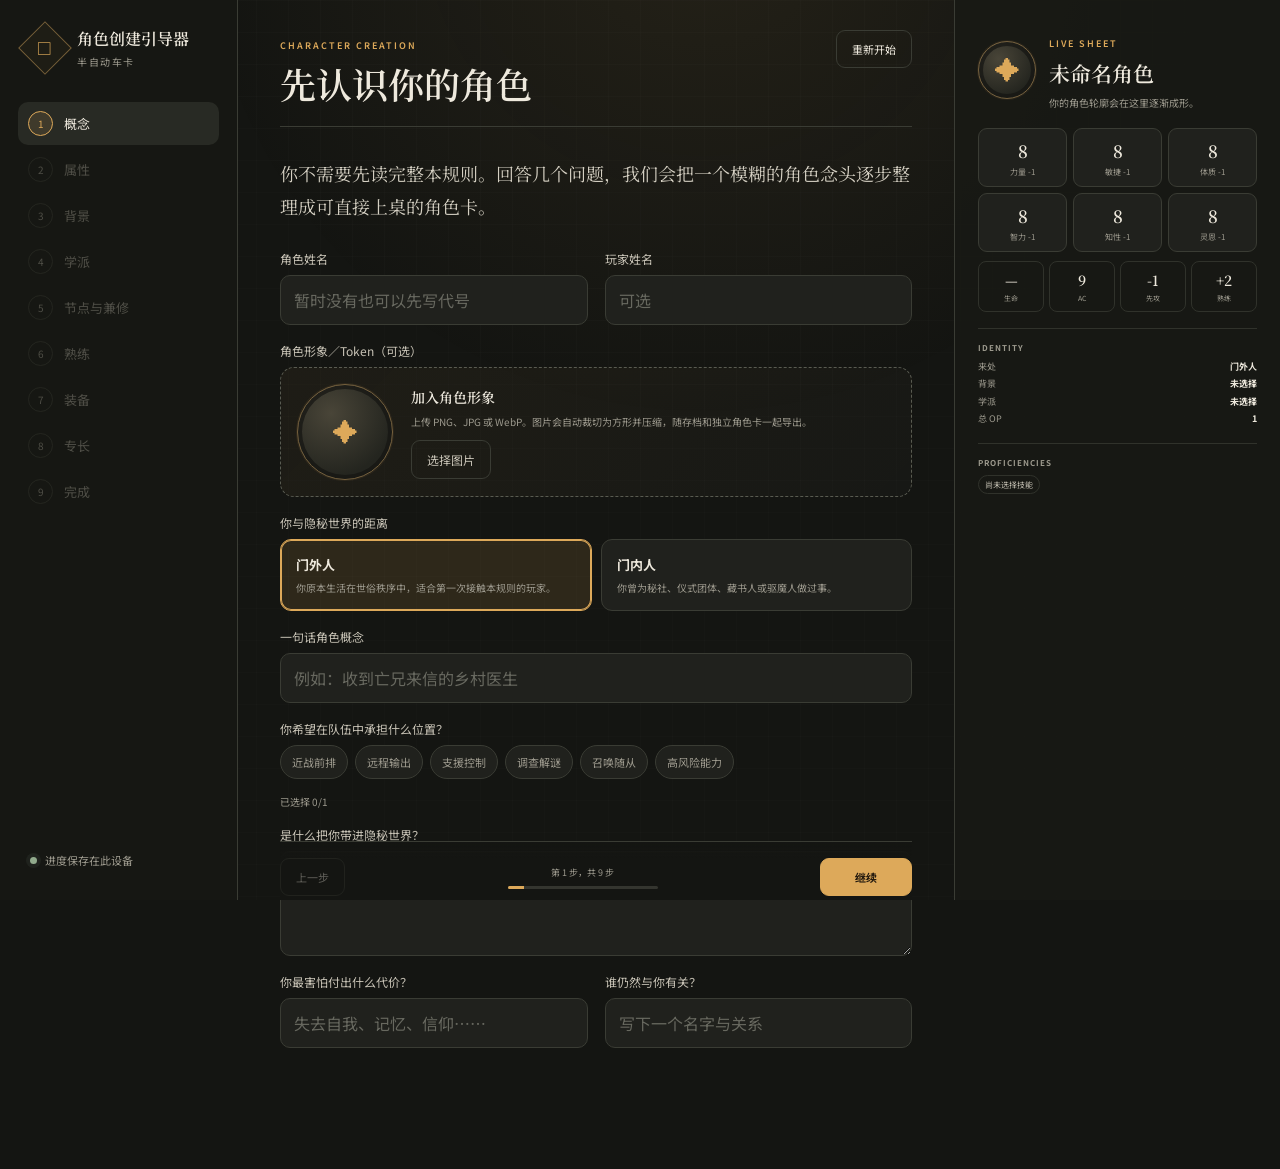
==== index.html @ 1d595edb "Deploy character creation guide Initial GitHub Pages release with high-OP progression, multiclassing" ====
<!doctype html>
<html lang="zh-CN">
<head>
  <meta charset="UTF-8">
  <meta name="viewport" content="width=device-width, initial-scale=1.0">
  <meta name="theme-color" content="#171815">
  <meta name="description" content="带有逐步引导、规则校验与角色卡导出的半自动车卡工具。">
  <title>角色创建引导器</title>
  <link rel="stylesheet" href="styles.css">
</head>
<body>
  <div class="app-shell">
    <aside class="sidebar">
      <div class="brand">
        <span class="brand-mark">◇</span>
        <div><b>角色创建引导器</b><small>半自动车卡</small></div>
      </div>
      <nav id="stepNav" aria-label="创建步骤"></nav>
      <div class="save-note"><i></i><span>进度保存在此设备</span></div>
    </aside>
    <main class="workspace">
      <header class="topbar">
        <div><span class="eyebrow">CHARACTER CREATION</span><h1 id="pageTitle">先认识你的角色</h1></div>
        <button class="ghost-button" id="resetButton" type="button">重新开始</button>
      </header>
      <section id="stepContent" class="step-content" aria-live="polite"></section>
      <footer class="actionbar">
        <button id="backButton" class="secondary-button" type="button">上一步</button>
        <div class="progress-copy"><span id="stepCounter"></span><div class="progress-track"><i id="progressFill"></i></div></div>
        <button id="nextButton" class="primary-button" type="button">继续</button>
      </footer>
    </main>
    <aside class="sheet-preview" id="sheetPreview"></aside>
  </div>
  <div id="toast" class="toast" role="status" aria-live="polite"></div>
  <script src="data.js"></script>
  <script src="app.js"></script>
</body>
</html>
---- styles.css ----
@import url("https://fonts.googleapis.com/css2?family=Noto+Sans+SC:wght@400;500;600;700&family=Noto+Serif+SC:wght@500;600;700&display=swap");
:root{--ink:#eee9dd;--ink-soft:#d5d0c3;--muted:#9d9a8e;--surface-0:#141512;--surface-1:#191a16;--surface-2:#20211d;--surface-3:#282a24;--line:#3a3c34;--line-soft:#30322b;--accent:#dda95a;--accent-soft:rgba(221,169,90,.13);--sage:#91aa8c;--sage-soft:rgba(145,170,140,.12);--danger:#dc7c6d;--danger-soft:rgba(220,124,109,.12);--shadow:0 24px 80px rgba(0,0,0,.3);--serif:"Noto Serif SC","Songti SC",Georgia,serif;--sans:"Noto Sans SC","Microsoft YaHei",sans-serif}
*{box-sizing:border-box}html{color-scheme:dark;scroll-behavior:smooth}body{margin:0;background:var(--surface-0);color:var(--ink);font-family:var(--sans);min-height:100vh}button,input,textarea,select{font:inherit}button{color:inherit}button:focus-visible,input:focus-visible,textarea:focus-visible,select:focus-visible{outline:2px solid var(--accent);outline-offset:2px}body::before{content:"";position:fixed;inset:0;pointer-events:none;z-index:-1;background:radial-gradient(circle at 55% -10%,rgba(172,135,73,.11),transparent 42%),linear-gradient(rgba(255,255,255,.012) 1px,transparent 1px),linear-gradient(90deg,rgba(255,255,255,.012) 1px,transparent 1px);background-size:auto,32px 32px,32px 32px}
.app-shell{min-height:100vh;display:grid;grid-template-columns:238px minmax(590px,1fr) 326px}.sidebar{border-right:1px solid var(--line);padding:27px 18px 20px;display:flex;flex-direction:column;background:rgba(23,24,20,.94);position:sticky;top:0;height:100vh}.brand{display:flex;gap:13px;align-items:center;margin:0 8px 33px}.brand-mark{width:38px;height:38px;border:1px solid #765f39;color:var(--accent);display:grid;place-items:center;transform:rotate(45deg);font-size:18px;background:rgba(221,169,90,.04)}.brand b,.brand small{display:block}.brand b{font-family:var(--serif);font-size:16px;font-weight:600;white-space:nowrap}.brand small{color:var(--muted);margin-top:4px;font-size:10px;letter-spacing:.15em}#stepNav{display:grid;gap:3px}.step-link{width:100%;border:0;background:none;color:var(--muted);padding:9px 10px;border-radius:10px;text-align:left;display:flex;gap:11px;align-items:center;cursor:pointer;transition:.16s ease;font-size:13px}.step-link:hover:not(:disabled){background:rgba(255,255,255,.035);color:var(--ink-soft)}.step-link.active{background:var(--surface-3);color:var(--ink)}.step-link:disabled{opacity:.42;cursor:not-allowed}.step-link span{border:1px solid var(--line);width:25px;height:25px;border-radius:50%;display:grid;place-items:center;font-size:10px;flex:0 0 auto}.step-link.active span{border-color:var(--accent);color:var(--accent);background:var(--accent-soft)}.step-link.complete span{background:var(--sage-soft);border-color:#657c61;color:#b8ceb4}.save-note{margin-top:auto;color:var(--muted);font-size:11px;padding:12px;display:flex;gap:8px;align-items:center}.save-note i{width:7px;height:7px;border-radius:50%;background:var(--sage);box-shadow:0 0 0 4px rgba(145,170,140,.08)}
.workspace{padding:30px 42px 20px;display:flex;flex-direction:column;min-width:0;min-height:100vh}.topbar{display:flex;justify-content:space-between;align-items:start;border-bottom:1px solid var(--line);padding-bottom:20px;gap:20px}.eyebrow{color:var(--accent);font-size:9px;letter-spacing:.22em;font-weight:600}.topbar h1{font-family:var(--serif);font-weight:600;font-size:clamp(28px,3vw,36px);margin:7px 0 0;line-height:1.25}.step-content{flex:1;padding:30px 0 42px;max-width:980px;width:100%;margin:0 auto}.intro-copy{font-family:var(--serif);font-size:18px;line-height:1.85;max-width:760px;color:var(--ink-soft);margin:0 0 26px}.section-heading{display:flex;align-items:end;justify-content:space-between;gap:18px;margin:31px 0 14px}.section-heading:first-child{margin-top:0}.section-heading h2{font:600 18px var(--serif);margin:0}.section-heading p{color:var(--muted);font-size:11px;margin:4px 0 0}.section-rule{height:1px;background:var(--line-soft);margin:24px 0}.field-grid{display:grid;grid-template-columns:1fr 1fr;gap:17px}.field{display:grid;gap:8px;min-width:0}.field.wide{grid-column:1/-1}.field label,.field-label{font-size:12px;color:#c7c2b5}.field .hint{color:var(--muted);font-size:10px;line-height:1.5}.field input,.field textarea,.field select,.compact-select{width:100%;background:var(--surface-2);border:1px solid var(--line);color:var(--ink);border-radius:10px;padding:12px 13px;outline:none;transition:border-color .15s,box-shadow .15s}.field textarea{resize:vertical;min-height:86px;line-height:1.65}.field input:focus,.field textarea:focus,.field select:focus,.compact-select:focus{border-color:#97733d;box-shadow:0 0 0 3px rgba(221,169,90,.07)}.field input::placeholder,.field textarea::placeholder{color:#67685f}
.choice-row{display:flex;gap:9px;flex-wrap:wrap}.choice-card{border:1px solid var(--line);background:var(--surface-2);padding:15px;border-radius:11px;cursor:pointer;flex:1;min-width:180px;text-align:left;transition:.16s ease}.choice-card:hover{border-color:#68695f;transform:translateY(-1px)}.choice-card.selected{border-color:var(--accent);box-shadow:inset 0 0 0 1px var(--accent);background:var(--accent-soft)}.choice-card b,.choice-card small{display:block}.choice-card b{font-size:13px}.choice-card small{color:var(--muted);margin-top:6px;line-height:1.55;font-size:10px}.chip-row{display:flex;flex-wrap:wrap;gap:7px}.chip{border:1px solid var(--line);background:var(--surface-2);color:var(--muted);padding:8px 11px;border-radius:99px;font-size:11px;cursor:pointer;transition:.14s}.chip:hover{color:var(--ink);border-color:#66685d}.chip.selected{color:#241b0f;background:var(--accent);border-color:var(--accent);font-weight:700}.chip:disabled{opacity:.34;cursor:not-allowed}.card-grid{display:grid;grid-template-columns:repeat(2,minmax(0,1fr));gap:11px}.option-card{border:1px solid var(--line);background:var(--surface-2);border-radius:13px;padding:16px;text-align:left;position:relative;transition:.16s ease;overflow:hidden}button.option-card{cursor:pointer}.option-card:hover:not(:disabled){border-color:#66685e;transform:translateY(-1px)}.option-card.selected{border-color:var(--accent);background:linear-gradient(135deg,var(--accent-soft),rgba(221,169,90,.025));box-shadow:inset 0 0 0 1px rgba(221,169,90,.28)}.option-card.disabled,.option-card:disabled{opacity:.46;cursor:not-allowed}.option-card h3{font:600 15px var(--serif);margin:0}.option-card p{color:var(--muted);font-size:10px;line-height:1.65;margin:8px 0 0}.option-card .meta{display:flex;flex-wrap:wrap;gap:6px;margin-top:12px}.tag{border:1px solid var(--line);border-radius:99px;color:#bbb6a9;padding:4px 7px;font-size:9px;white-space:nowrap}.tag.gold{border-color:#725d39;color:#e0bd83;background:rgba(221,169,90,.07)}.tag.green{border-color:#52644f;color:#b0c9ac;background:rgba(145,170,140,.07)}.tag.red{border-color:#704a43;color:#e3a096;background:var(--danger-soft)}.selected-mark{position:absolute;top:13px;right:13px;color:var(--accent);font-size:15px}
.stat-toolbar{display:flex;justify-content:space-between;align-items:center;gap:16px;border:1px solid var(--line);border-radius:13px;padding:13px 16px;background:var(--surface-2);margin-bottom:13px}.point-pool b{font:600 22px var(--serif);color:var(--accent)}.point-pool span{color:var(--muted);font-size:11px;margin-left:7px}.point-pool.over b{color:var(--danger)}.stat-grid{display:grid;grid-template-columns:repeat(3,1fr);gap:10px}.stat-card{background:var(--surface-2);border:1px solid var(--line);border-radius:13px;padding:13px}.stat-card.primary{border-color:#6b5737}.stat-head{display:flex;align-items:center;justify-content:space-between}.stat-head b{font:600 14px var(--serif)}.stat-head small{color:var(--muted);font-size:9px}.stat-controls{display:grid;grid-template-columns:30px 1fr 30px;align-items:center;gap:8px;margin-top:11px}.icon-button{width:30px;height:30px;border:1px solid var(--line);background:var(--surface-3);border-radius:8px;cursor:pointer;color:var(--ink)}.icon-button:disabled{opacity:.28;cursor:not-allowed}.stat-value{text-align:center;font:600 24px var(--serif)}.stat-foot{border-top:1px solid var(--line-soft);margin-top:10px;padding-top:8px;color:var(--muted);font-size:9px;display:flex;justify-content:space-between}.bonus-dot{display:inline-grid;place-items:center;width:18px;height:18px;border-radius:50%;background:var(--accent-soft);color:var(--accent);margin-left:4px}
.detail-panel{border:1px solid var(--line);border-radius:14px;background:var(--surface-2);margin-top:15px;overflow:hidden}.detail-head{padding:17px 18px;border-bottom:1px solid var(--line);display:flex;align-items:center;justify-content:space-between;gap:15px}.detail-head h3{font:600 17px var(--serif);margin:0}.detail-body{padding:18px}.info-grid{display:grid;grid-template-columns:repeat(3,1fr);gap:9px}.info-cell{border:1px solid var(--line-soft);border-radius:10px;padding:11px;background:rgba(0,0,0,.07)}.info-cell small,.info-cell b{display:block}.info-cell small{color:var(--muted);font-size:9px;margin-bottom:5px}.info-cell b{font-size:11px;line-height:1.5;font-weight:500}.feature-box{margin-top:13px;border-left:2px solid var(--accent);padding:4px 0 4px 13px}.feature-box b{font:600 13px var(--serif)}.feature-box p{color:var(--muted);font-size:10px;line-height:1.7;margin:5px 0 0}
.school-tabs{display:grid;grid-template-columns:repeat(2,minmax(0,1fr));gap:8px}.school-tab{display:grid;grid-template-columns:1fr auto;border:1px solid var(--line);border-radius:11px;background:var(--surface-2);overflow:hidden}.school-tab.active{border-color:var(--accent);background:var(--accent-soft)}.school-tab>button:first-child{border:0;background:transparent;text-align:left;padding:12px 13px;cursor:pointer}.school-tab b,.school-tab small{display:block}.school-tab b{font:600 12px var(--serif)}.school-tab small{color:var(--muted);font-size:8px;margin-top:5px;line-height:1.5}.school-remove{border:0;border-left:1px solid var(--line);background:transparent;color:var(--muted);width:35px;cursor:pointer}.school-remove:hover{color:var(--danger);background:var(--danger-soft)}
.node-budget{display:flex;align-items:center;gap:14px;flex-wrap:wrap}.op-input{display:flex;align-items:center;gap:8px}.op-input input{width:68px;text-align:center;background:var(--surface-3);border:1px solid var(--line);border-radius:8px;padding:8px;color:var(--ink)}.budget-meter{flex:1;min-width:180px;height:7px;background:#33352e;border-radius:99px;overflow:hidden}.budget-meter i{display:block;height:100%;background:var(--sage);transition:width .2s}.budget-meter i.over{background:var(--danger)}.node-grid{display:grid;grid-template-columns:repeat(2,minmax(0,1fr));gap:9px;margin-top:14px}.node-card{border:1px solid var(--line);border-radius:12px;background:var(--surface-2);padding:14px;text-align:left;cursor:pointer;min-height:104px;position:relative}.node-card:hover:not(:disabled){border-color:#67695f}.node-card.selected{border-color:var(--sage);background:var(--sage-soft)}.node-card:disabled{opacity:.42;cursor:not-allowed}.node-id{color:var(--accent);font-size:9px;letter-spacing:.1em}.node-card h3{font:600 14px var(--serif);margin:5px 0 0}.node-card p{color:var(--muted);font-size:10px;line-height:1.5;margin:7px 0 0;padding-right:45px}.node-cost{position:absolute;top:13px;right:13px;border:1px solid var(--line);border-radius:99px;padding:3px 7px;font-size:9px}.node-pre{color:#77796f;font-size:9px;margin-top:7px}
.summary-strip{display:grid;grid-template-columns:repeat(4,1fr);gap:8px;margin-bottom:18px}.summary-box{border:1px solid var(--line);background:var(--surface-2);border-radius:11px;padding:12px}.summary-box small,.summary-box b{display:block}.summary-box small{color:var(--muted);font-size:9px}.summary-box b{font:600 16px var(--serif);margin-top:5px}.check-list{display:grid;gap:7px}.check-item{display:flex;align-items:start;gap:9px;border:1px solid var(--line-soft);border-radius:9px;padding:9px 11px;color:var(--muted);font-size:10px;line-height:1.55}.check-item.ok{color:#b9ceb5;border-color:#465544;background:rgba(145,170,140,.04)}.check-item.warn{color:#e1a69b;border-color:#62443e;background:rgba(220,124,109,.04)}.check-icon{flex:0 0 auto;margin-top:1px}.weapon-list{display:grid;gap:7px}.weapon-row{display:grid;grid-template-columns:24px minmax(105px,1.1fr) 56px 70px 2fr 62px;gap:10px;align-items:center;border:1px solid var(--line-soft);border-radius:10px;background:var(--surface-2);padding:10px;cursor:pointer;font-size:10px}.weapon-row:hover{border-color:#63655b}.weapon-row.selected{border-color:var(--accent);background:var(--accent-soft)}.weapon-row .weapon-name{font:600 12px var(--serif)}.weapon-row .weapon-tags{color:var(--muted);line-height:1.45}.radio-dot{width:14px;height:14px;border:1px solid var(--line);border-radius:50%}.selected .radio-dot{border:4px solid var(--accent)}
.feat-tabs{display:flex;gap:6px;margin-bottom:12px}.feat-card .requirement{color:var(--muted);font-size:9px;margin-top:6px}.feat-card.eligible .requirement{color:#a9c0a5}.reward-slot{border:1px solid var(--line);border-radius:12px;padding:14px;background:var(--surface-2);display:grid;grid-template-columns:72px 1fr;gap:11px;align-items:center;margin-bottom:9px}.reward-slot>b{font:600 12px var(--serif);color:var(--accent)}
.actionbar{border-top:1px solid var(--line);padding-top:16px;display:flex;align-items:center;justify-content:space-between;gap:24px;position:sticky;bottom:0;background:linear-gradient(180deg,rgba(20,21,18,.82),var(--surface-0) 28%);padding-bottom:4px;z-index:6}.ghost-button,.secondary-button,.primary-button{border:1px solid var(--line);border-radius:9px;padding:10px 15px;color:var(--ink);background:transparent;cursor:pointer;transition:.15s;font-size:11px}.ghost-button:hover,.secondary-button:hover{border-color:#66685e;background:rgba(255,255,255,.025)}.primary-button{background:var(--accent);border-color:var(--accent);color:#251b0f;font-weight:700;min-width:92px}.primary-button:hover{filter:brightness(1.06);transform:translateY(-1px)}.primary-button:disabled,.secondary-button:disabled{opacity:.34;cursor:not-allowed;transform:none}.progress-copy{font-size:9px;color:var(--muted);text-align:center}.progress-track{height:3px;background:#34352f;width:150px;margin-top:7px;border-radius:9px;overflow:hidden}.progress-track i{display:block;height:100%;background:var(--accent);transition:width .25s}
.sheet-preview{border-left:1px solid var(--line);background:rgba(24,25,21,.96);padding:28px 23px;position:sticky;top:0;height:100vh;overflow:auto}.sheet-preview h2{font:600 21px var(--serif);margin:6px 0 2px;word-break:break-word}.preview-subtitle{color:var(--muted);font-size:10px;line-height:1.6;margin:7px 0 0}.preview-stat{display:grid;grid-template-columns:repeat(3,1fr);gap:6px;margin-top:17px}.preview-stat div{background:var(--surface-2);border:1px solid var(--line);border-radius:9px;padding:9px 4px;text-align:center}.preview-stat b,.preview-stat small{display:block}.preview-stat b{font:600 17px var(--serif)}.preview-stat small{color:var(--muted);font-size:8px;margin-top:3px}.preview-core{display:grid;grid-template-columns:repeat(4,1fr);gap:5px;margin-top:9px}.preview-core div{border:1px solid var(--line-soft);border-radius:8px;padding:8px 2px;text-align:center}.preview-core b,.preview-core small{display:block}.preview-core b{font:600 14px var(--serif)}.preview-core small{color:var(--muted);font-size:7px;margin-top:3px}.preview-section{border-top:1px solid var(--line-soft);margin-top:16px;padding-top:13px}.preview-section h3{margin:0 0 7px;color:var(--muted);font-size:8px;letter-spacing:.13em;text-transform:uppercase}.preview-line{display:flex;justify-content:space-between;gap:10px;font-size:9px;line-height:1.6;margin:3px 0}.preview-line span:first-child{color:var(--muted)}.preview-pills{display:flex;flex-wrap:wrap;gap:4px}.preview-pills span{border:1px solid var(--line-soft);border-radius:99px;padding:3px 6px;font-size:8px;color:#c0bcaf}.completion-ring{width:58px;height:58px;border-radius:50%;display:grid;place-items:center;margin-left:auto;background:conic-gradient(var(--accent) var(--progress),#34362f 0);position:relative}.completion-ring::after{content:"";position:absolute;inset:5px;background:var(--surface-1);border-radius:50%}.completion-ring b{position:relative;z-index:1;font-size:10px}
.finish-hero{border:1px solid #705a39;border-radius:16px;background:linear-gradient(135deg,rgba(221,169,90,.12),rgba(145,170,140,.04));padding:24px;display:flex;align-items:center;justify-content:space-between;gap:20px}.finish-hero h2{font:600 24px var(--serif);margin:0}.finish-hero p{color:var(--muted);font-size:10px;line-height:1.65;max-width:560px;margin:8px 0 0}.export-actions{display:flex;gap:8px;flex-wrap:wrap;margin-top:17px}.sheet-full{border:1px solid var(--line);border-radius:15px;background:var(--surface-2);padding:20px;margin-top:16px}.sheet-full-head{display:flex;justify-content:space-between;gap:20px;border-bottom:1px solid var(--line);padding-bottom:15px}.sheet-full-head h2{font:600 23px var(--serif);margin:0}.sheet-columns{display:grid;grid-template-columns:1fr 1fr;gap:17px;margin-top:15px}.sheet-block h3{color:var(--accent);font:600 11px var(--serif);margin:0 0 7px}.sheet-block p,.sheet-block li{color:var(--ink-soft);font-size:9px;line-height:1.65}.sheet-block ul{padding-left:16px;margin:0}.notice{border:1px solid #62533a;border-radius:10px;background:rgba(221,169,90,.06);padding:10px 12px;color:#d7c097;font-size:10px;line-height:1.6;margin:12px 0}.notice.danger{border-color:#67463f;color:#e0a79d;background:var(--danger-soft)}.empty{border:1px dashed var(--line);border-radius:13px;padding:21px;color:var(--muted);line-height:1.7;text-align:center;font-size:11px}.toast{position:fixed;right:28px;bottom:28px;background:#e8e0ce;color:#211e18;padding:11px 15px;border-radius:9px;opacity:0;transform:translateY(8px);transition:.2s;pointer-events:none;z-index:50;font-size:11px;box-shadow:var(--shadow)}.toast.show{opacity:1;transform:none}
.token-uploader{display:flex;align-items:center;gap:18px;border:1px dashed #595b51;border-radius:14px;background:linear-gradient(135deg,rgba(221,169,90,.055),rgba(255,255,255,.015));padding:16px}.token-avatar{width:74px;height:74px;border:1px solid #76613e;border-radius:50%;overflow:hidden;display:grid;place-items:center;flex:0 0 auto;background:radial-gradient(circle at 35% 30%,#494538,#24251f 70%);color:var(--accent);box-shadow:inset 0 0 0 4px rgba(20,21,18,.7),0 0 0 1px rgba(221,169,90,.08)}.token-avatar img{width:100%;height:100%;object-fit:cover;display:block}.token-avatar span{font:600 24px var(--serif)}.token-avatar-upload{width:96px;height:96px}.token-upload-copy{min-width:0}.token-upload-copy>b{font:600 14px var(--serif)}.token-upload-copy p{color:var(--muted);font-size:10px;line-height:1.55;margin:6px 0 11px}.token-actions{display:flex;gap:8px;flex-wrap:wrap}.token-actions .ghost-button{display:inline-flex;align-items:center;justify-content:center}.danger-button{color:#dda398!important;border-color:#684741!important}.danger-button:hover{background:var(--danger-soft)!important}.preview-identity,.sheet-identity{display:flex;align-items:center;gap:13px;min-width:0}.preview-identity>div:last-child,.sheet-identity>div:last-child{min-width:0}.token-avatar-preview{width:58px;height:58px}.token-avatar-sheet{width:68px;height:68px}
@media(max-width:1180px){.app-shell{grid-template-columns:210px minmax(0,1fr)}.sheet-preview{display:none}.workspace{padding-inline:32px}}@media(max-width:780px){.app-shell{display:block}.sidebar{padding:15px;border:0;border-bottom:1px solid var(--line);position:static;height:auto}.brand{margin:0}#stepNav{display:flex;overflow-x:auto;margin-top:14px;padding-bottom:3px;scrollbar-width:thin}.step-link{min-width:max-content;width:auto}.save-note{display:none}.workspace{padding:23px 17px 14px;min-height:calc(100vh - 125px)}.topbar h1{font-size:26px}.field-grid,.card-grid,.stat-grid,.node-grid,.sheet-columns,.school-tabs{grid-template-columns:1fr}.field.wide{grid-column:auto}.info-grid{grid-template-columns:1fr 1fr}.summary-strip{grid-template-columns:1fr 1fr}.weapon-row{grid-template-columns:20px 1fr 52px 58px}.weapon-row .weapon-tags,.weapon-row .weapon-reg{display:none}.actionbar{padding-bottom:9px}.progress-copy{display:none}.finish-hero{align-items:start}}@media print{body{background:white;color:#151515}body::before,.sidebar,.topbar,.actionbar,.sheet-preview,.toast,.export-actions,.check-list,.finish-hero .completion-ring{display:none!important}.app-shell{display:block}.workspace{padding:0;min-height:auto}.step-content{padding:0;max-width:none}.finish-hero{border:0;background:none;padding:0 0 12px}.finish-hero p{color:#444}.sheet-full{border-color:#aaa;background:white;break-inside:avoid}.sheet-full *{color:#111!important}.sheet-full-head,.preview-section{border-color:#bbb}}
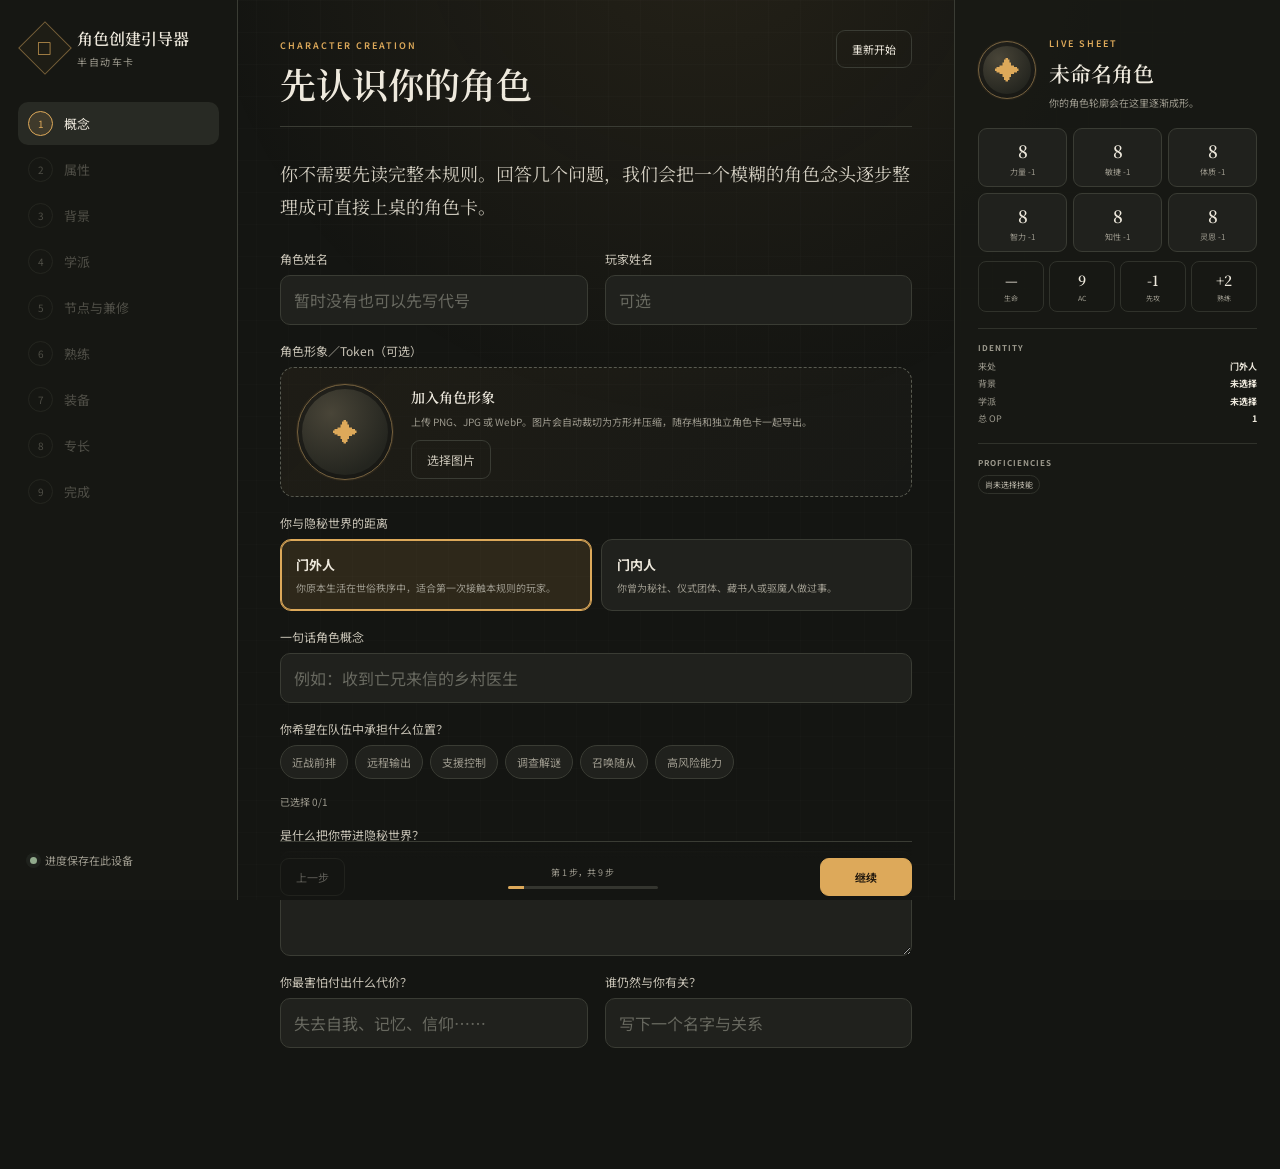
==== commit e74ad55e: "Refresh PDF export assets" ====
--- a/index.html
+++ b/index.html
@@ -6,7 +6,7 @@
   <meta name="theme-color" content="#171815">
   <meta name="description" content="带有逐步引导、规则校验与角色卡导出的半自动车卡工具。">
   <title>角色创建引导器</title>
-  <link rel="stylesheet" href="styles.css">
+  <link rel="stylesheet" href="styles.css?v=20260819-2">
 </head>
 <body>
   <div class="app-shell">
@@ -34,6 +34,8 @@
   </div>
   <div id="toast" class="toast" role="status" aria-live="polite"></div>
   <script src="data.js"></script>
-  <script src="app.js"></script>
+  <script src="html2canvas.min.js"></script>
+  <script src="jspdf.umd.min.js"></script>
+  <script src="app.js?v=20260819-2"></script>
 </body>
 </html>
--- a/styles.css
+++ b/styles.css
@@ -14,4 +14,5 @@
 .sheet-preview{border-left:1px solid var(--line);background:rgba(24,25,21,.96);padding:28px 23px;position:sticky;top:0;height:100vh;overflow:auto}.sheet-preview h2{font:600 21px var(--serif);margin:6px 0 2px;word-break:break-word}.preview-subtitle{color:var(--muted);font-size:10px;line-height:1.6;margin:7px 0 0}.preview-stat{display:grid;grid-template-columns:repeat(3,1fr);gap:6px;margin-top:17px}.preview-stat div{background:var(--surface-2);border:1px solid var(--line);border-radius:9px;padding:9px 4px;text-align:center}.preview-stat b,.preview-stat small{display:block}.preview-stat b{font:600 17px var(--serif)}.preview-stat small{color:var(--muted);font-size:8px;margin-top:3px}.preview-core{display:grid;grid-template-columns:repeat(4,1fr);gap:5px;margin-top:9px}.preview-core div{border:1px solid var(--line-soft);border-radius:8px;padding:8px 2px;text-align:center}.preview-core b,.preview-core small{display:block}.preview-core b{font:600 14px var(--serif)}.preview-core small{color:var(--muted);font-size:7px;margin-top:3px}.preview-section{border-top:1px solid var(--line-soft);margin-top:16px;padding-top:13px}.preview-section h3{margin:0 0 7px;color:var(--muted);font-size:8px;letter-spacing:.13em;text-transform:uppercase}.preview-line{display:flex;justify-content:space-between;gap:10px;font-size:9px;line-height:1.6;margin:3px 0}.preview-line span:first-child{color:var(--muted)}.preview-pills{display:flex;flex-wrap:wrap;gap:4px}.preview-pills span{border:1px solid var(--line-soft);border-radius:99px;padding:3px 6px;font-size:8px;color:#c0bcaf}.completion-ring{width:58px;height:58px;border-radius:50%;display:grid;place-items:center;margin-left:auto;background:conic-gradient(var(--accent) var(--progress),#34362f 0);position:relative}.completion-ring::after{content:"";position:absolute;inset:5px;background:var(--surface-1);border-radius:50%}.completion-ring b{position:relative;z-index:1;font-size:10px}
 .finish-hero{border:1px solid #705a39;border-radius:16px;background:linear-gradient(135deg,rgba(221,169,90,.12),rgba(145,170,140,.04));padding:24px;display:flex;align-items:center;justify-content:space-between;gap:20px}.finish-hero h2{font:600 24px var(--serif);margin:0}.finish-hero p{color:var(--muted);font-size:10px;line-height:1.65;max-width:560px;margin:8px 0 0}.export-actions{display:flex;gap:8px;flex-wrap:wrap;margin-top:17px}.sheet-full{border:1px solid var(--line);border-radius:15px;background:var(--surface-2);padding:20px;margin-top:16px}.sheet-full-head{display:flex;justify-content:space-between;gap:20px;border-bottom:1px solid var(--line);padding-bottom:15px}.sheet-full-head h2{font:600 23px var(--serif);margin:0}.sheet-columns{display:grid;grid-template-columns:1fr 1fr;gap:17px;margin-top:15px}.sheet-block h3{color:var(--accent);font:600 11px var(--serif);margin:0 0 7px}.sheet-block p,.sheet-block li{color:var(--ink-soft);font-size:9px;line-height:1.65}.sheet-block ul{padding-left:16px;margin:0}.notice{border:1px solid #62533a;border-radius:10px;background:rgba(221,169,90,.06);padding:10px 12px;color:#d7c097;font-size:10px;line-height:1.6;margin:12px 0}.notice.danger{border-color:#67463f;color:#e0a79d;background:var(--danger-soft)}.empty{border:1px dashed var(--line);border-radius:13px;padding:21px;color:var(--muted);line-height:1.7;text-align:center;font-size:11px}.toast{position:fixed;right:28px;bottom:28px;background:#e8e0ce;color:#211e18;padding:11px 15px;border-radius:9px;opacity:0;transform:translateY(8px);transition:.2s;pointer-events:none;z-index:50;font-size:11px;box-shadow:var(--shadow)}.toast.show{opacity:1;transform:none}
 .token-uploader{display:flex;align-items:center;gap:18px;border:1px dashed #595b51;border-radius:14px;background:linear-gradient(135deg,rgba(221,169,90,.055),rgba(255,255,255,.015));padding:16px}.token-avatar{width:74px;height:74px;border:1px solid #76613e;border-radius:50%;overflow:hidden;display:grid;place-items:center;flex:0 0 auto;background:radial-gradient(circle at 35% 30%,#494538,#24251f 70%);color:var(--accent);box-shadow:inset 0 0 0 4px rgba(20,21,18,.7),0 0 0 1px rgba(221,169,90,.08)}.token-avatar img{width:100%;height:100%;object-fit:cover;display:block}.token-avatar span{font:600 24px var(--serif)}.token-avatar-upload{width:96px;height:96px}.token-upload-copy{min-width:0}.token-upload-copy>b{font:600 14px var(--serif)}.token-upload-copy p{color:var(--muted);font-size:10px;line-height:1.55;margin:6px 0 11px}.token-actions{display:flex;gap:8px;flex-wrap:wrap}.token-actions .ghost-button{display:inline-flex;align-items:center;justify-content:center}.danger-button{color:#dda398!important;border-color:#684741!important}.danger-button:hover{background:var(--danger-soft)!important}.preview-identity,.sheet-identity{display:flex;align-items:center;gap:13px;min-width:0}.preview-identity>div:last-child,.sheet-identity>div:last-child{min-width:0}.token-avatar-preview{width:58px;height:58px}.token-avatar-sheet{width:68px;height:68px}
+.pdf-stage{position:fixed;left:-10000px;top:0;width:794px;background:#ded8cb;z-index:-1;font-family:"Noto Serif SC","Source Han Serif SC","Songti SC","Microsoft YaHei",serif}.pdf-page{box-sizing:border-box;width:794px;height:1123px;padding:42px 48px 38px;overflow:hidden;position:relative;color:#26231e;background:radial-gradient(circle at 92% 5%,rgba(151,116,57,.12),transparent 27%),linear-gradient(180deg,#faf8f2,#f5f0e6)}.pdf-page-frame{position:absolute;inset:18px;border:1px solid #d0c5b1;pointer-events:none}.pdf-page-frame::before,.pdf-page-frame::after{content:"";position:absolute;width:28px;height:28px;border-color:#9a7740}.pdf-page-frame::before{left:7px;top:7px;border-left:2px solid #9a7740;border-top:2px solid #9a7740}.pdf-page-frame::after{right:7px;bottom:7px;border-right:2px solid #9a7740;border-bottom:2px solid #9a7740}.pdf-page-body{position:relative;z-index:1}.pdf-doc-head{height:82px;display:flex;align-items:flex-start;justify-content:space-between;border-bottom:1px solid #c8bdab;margin-bottom:22px;padding-bottom:15px}.pdf-doc-head>div{display:grid;gap:4px}.pdf-doc-head>div:last-child{text-align:right}.pdf-doc-head span{font:700 9px Georgia,serif;letter-spacing:.22em;color:#8a672d}.pdf-doc-head b{font-size:18px}.pdf-doc-head strong{font-size:22px}.pdf-doc-head small{font-size:10px;color:#756f64}.pdf-doc-footer{position:absolute;z-index:2;left:48px;right:48px;bottom:27px;display:flex;align-items:center;gap:12px;color:#746c5f;font-size:9px;letter-spacing:.08em}.pdf-doc-footer i{height:1px;background:#cfc4b2;flex:1}.pdf-hero{height:126px;display:flex;align-items:center;gap:18px;border-bottom:1px solid #c8bdab;padding:0 0 20px}.pdf-token{width:84px;height:84px;border:2px solid #8a672d;background:#eee7da;box-shadow:0 0 0 5px #f8f5ee,0 0 0 6px #c7b99f}.pdf-token span{color:#8a672d}.pdf-hero-copy{min-width:0;flex:1}.pdf-hero-copy>span{font:700 9px Georgia,serif;letter-spacing:.24em;color:#8a672d}.pdf-hero-copy h1{font:600 30px/1.15 Georgia,"Noto Serif SC","Songti SC",serif;margin:7px 0 5px;white-space:nowrap;overflow:hidden;text-overflow:ellipsis}.pdf-hero-copy p{margin:0;color:#696257;font-size:11px;line-height:1.5;white-space:nowrap;overflow:hidden;text-overflow:ellipsis}.pdf-hero-copy small{display:block;margin-top:8px;color:#82796c;font-size:9px}.pdf-op-seal{width:68px;height:68px;border:1px solid #9b7a43;border-radius:50%;display:grid;place-content:center;text-align:center;background:#f3eddf}.pdf-op-seal small{font-size:8px;color:#756a57}.pdf-op-seal b{font:600 24px Georgia,serif;color:#765522}.pdf-core-grid{display:grid;grid-template-columns:repeat(4,1fr);gap:10px;margin-top:16px}.pdf-core-grid>div{border:1px solid #d1c7b6;border-radius:8px;background:rgba(255,255,255,.48);padding:11px 13px}.pdf-core-grid small,.pdf-core-grid b{display:block}.pdf-core-grid small{font-size:8px;color:#7d7568}.pdf-core-grid b{font:600 21px Georgia,serif;margin-top:5px}.pdf-attribute-grid{display:grid;grid-template-columns:repeat(6,1fr);gap:7px;margin-top:10px}.pdf-attribute-grid>div{border-bottom:2px solid #9d7c46;background:#ebe5d9;padding:8px 7px;text-align:center}.pdf-attribute-grid span,.pdf-attribute-grid b,.pdf-attribute-grid small{display:block}.pdf-attribute-grid span{font-size:8px;color:#6f685c}.pdf-attribute-grid b{font:600 18px Georgia,serif;margin:3px 0 1px}.pdf-attribute-grid small{font-size:8px;color:#8a672d}.pdf-overview-grid{display:grid;grid-template-columns:1.08fr .92fr;gap:12px;margin-top:14px}.pdf-card-stack{display:grid;gap:10px;align-content:start}.pdf-card{border:1px solid #d1c7b6;border-radius:8px;background:rgba(255,255,255,.5);padding:12px 14px}.pdf-card h2,.pdf-section-head h2,.pdf-prose-card h2{font:700 11px/1.2 Georgia,"Noto Serif SC","Songti SC",serif;color:#805c24;letter-spacing:.08em;margin:0 0 9px}.pdf-card h3{font-size:11px;margin:0 0 5px}.pdf-card p{display:flex;gap:8px;margin:4px 0;color:#433f37;font-size:9px;line-height:1.55}.pdf-card p>b{flex:0 0 58px;color:#27241f}.pdf-data-grid{display:grid;grid-template-columns:1fr 1fr;gap:8px}.pdf-data-grid span{font-size:8px;color:#80786b}.pdf-data-grid b{display:block;margin-top:3px;color:#2b2822;font-size:10px;white-space:nowrap;overflow:hidden;text-overflow:ellipsis}.pdf-feature-card p{display:block}.pdf-tag-list{display:flex;flex-wrap:wrap;gap:5px}.pdf-tag-list span{border:1px solid #c7b99f;border-radius:99px;background:#f4efe5;padding:4px 8px;color:#514a40;font-size:8px}.pdf-school-pills{display:grid;grid-template-columns:repeat(3,1fr);gap:8px;margin-bottom:17px}.pdf-school-pills>div{border:1px solid #d0c5b1;border-top:3px solid #8a672d;background:rgba(255,255,255,.5);padding:10px}.pdf-school-pills span,.pdf-school-pills b,.pdf-school-pills small{display:block}.pdf-school-pills span{font-size:10px;white-space:nowrap;overflow:hidden;text-overflow:ellipsis}.pdf-school-pills b{font:600 16px Georgia,serif;margin:4px 0}.pdf-school-pills small{font-size:8px;color:#746c60}.pdf-section-head{display:flex;align-items:end;justify-content:space-between;border-bottom:1px solid #cec3b0;padding-bottom:8px;margin-bottom:8px}.pdf-section-head h2{margin:0;font-size:13px}.pdf-section-head span{font-size:8px;color:#7d7467}.pdf-node-list{display:grid;gap:6px}.pdf-node-row{display:grid;grid-template-columns:52px 1fr 46px;gap:10px;align-items:center;min-height:48px;border:1px solid #d8cebd;border-radius:7px;background:rgba(255,255,255,.52);padding:7px 10px}.pdf-node-row em{font:700 9px Georgia,serif;color:#8a672d;font-style:normal}.pdf-node-row b,.pdf-node-row small{display:block}.pdf-node-row b{font-size:10px}.pdf-node-row small{font-size:8px;color:#746d61;margin-top:3px;white-space:nowrap;overflow:hidden;text-overflow:ellipsis}.pdf-node-row strong{text-align:right;font:600 10px Georgia,serif}.pdf-empty-row{border:1px dashed #c9beaa;color:#82796b;padding:22px;text-align:center;font-size:10px}.pdf-school-notes{margin-top:14px}.pdf-story-intro{border-left:3px solid #8a672d;padding:4px 0 4px 13px;margin-bottom:17px}.pdf-story-intro span{font:700 9px Georgia,serif;letter-spacing:.2em;color:#8a672d}.pdf-story-intro p{font-size:10px;color:#736b5f;margin:7px 0 0}.pdf-story-list{display:grid;gap:13px}.pdf-prose-card{border:1px solid #d2c7b5;border-radius:8px;background:rgba(255,255,255,.48);padding:16px 18px}.pdf-prose-card h2{font-size:13px;border-bottom:1px solid #ddd3c3;padding-bottom:8px}.pdf-prose-card p{white-space:pre-wrap;text-align:justify;font-size:12px;line-height:1.85;color:#332f29;margin:0}.pdf-page-story .pdf-page-body{padding-top:2px}.pdf-compact-story{margin-top:18px}.pdf-compact-story-grid{display:grid;grid-template-columns:1fr 1fr;gap:9px}.pdf-compact-story-grid>div{border:1px solid #d2c7b5;border-radius:7px;background:rgba(255,255,255,.48);padding:11px 13px}.pdf-compact-story-grid h3{font-size:10px;color:#805c24;margin:0 0 6px}.pdf-compact-story-grid p{font-size:9px;line-height:1.65;color:#403b34;margin:0;white-space:pre-wrap;text-align:justify}
 @media(max-width:1180px){.app-shell{grid-template-columns:210px minmax(0,1fr)}.sheet-preview{display:none}.workspace{padding-inline:32px}}@media(max-width:780px){.app-shell{display:block}.sidebar{padding:15px;border:0;border-bottom:1px solid var(--line);position:static;height:auto}.brand{margin:0}#stepNav{display:flex;overflow-x:auto;margin-top:14px;padding-bottom:3px;scrollbar-width:thin}.step-link{min-width:max-content;width:auto}.save-note{display:none}.workspace{padding:23px 17px 14px;min-height:calc(100vh - 125px)}.topbar h1{font-size:26px}.field-grid,.card-grid,.stat-grid,.node-grid,.sheet-columns,.school-tabs{grid-template-columns:1fr}.field.wide{grid-column:auto}.info-grid{grid-template-columns:1fr 1fr}.summary-strip{grid-template-columns:1fr 1fr}.weapon-row{grid-template-columns:20px 1fr 52px 58px}.weapon-row .weapon-tags,.weapon-row .weapon-reg{display:none}.actionbar{padding-bottom:9px}.progress-copy{display:none}.finish-hero{align-items:start}}@media print{body{background:white;color:#151515}body::before,.sidebar,.topbar,.actionbar,.sheet-preview,.toast,.export-actions,.check-list,.finish-hero .completion-ring{display:none!important}.app-shell{display:block}.workspace{padding:0;min-height:auto}.step-content{padding:0;max-width:none}.finish-hero{border:0;background:none;padding:0 0 12px}.finish-hero p{color:#444}.sheet-full{border-color:#aaa;background:white;break-inside:avoid}.sheet-full *{color:#111!important}.sheet-full-head,.preview-section{border-color:#bbb}}
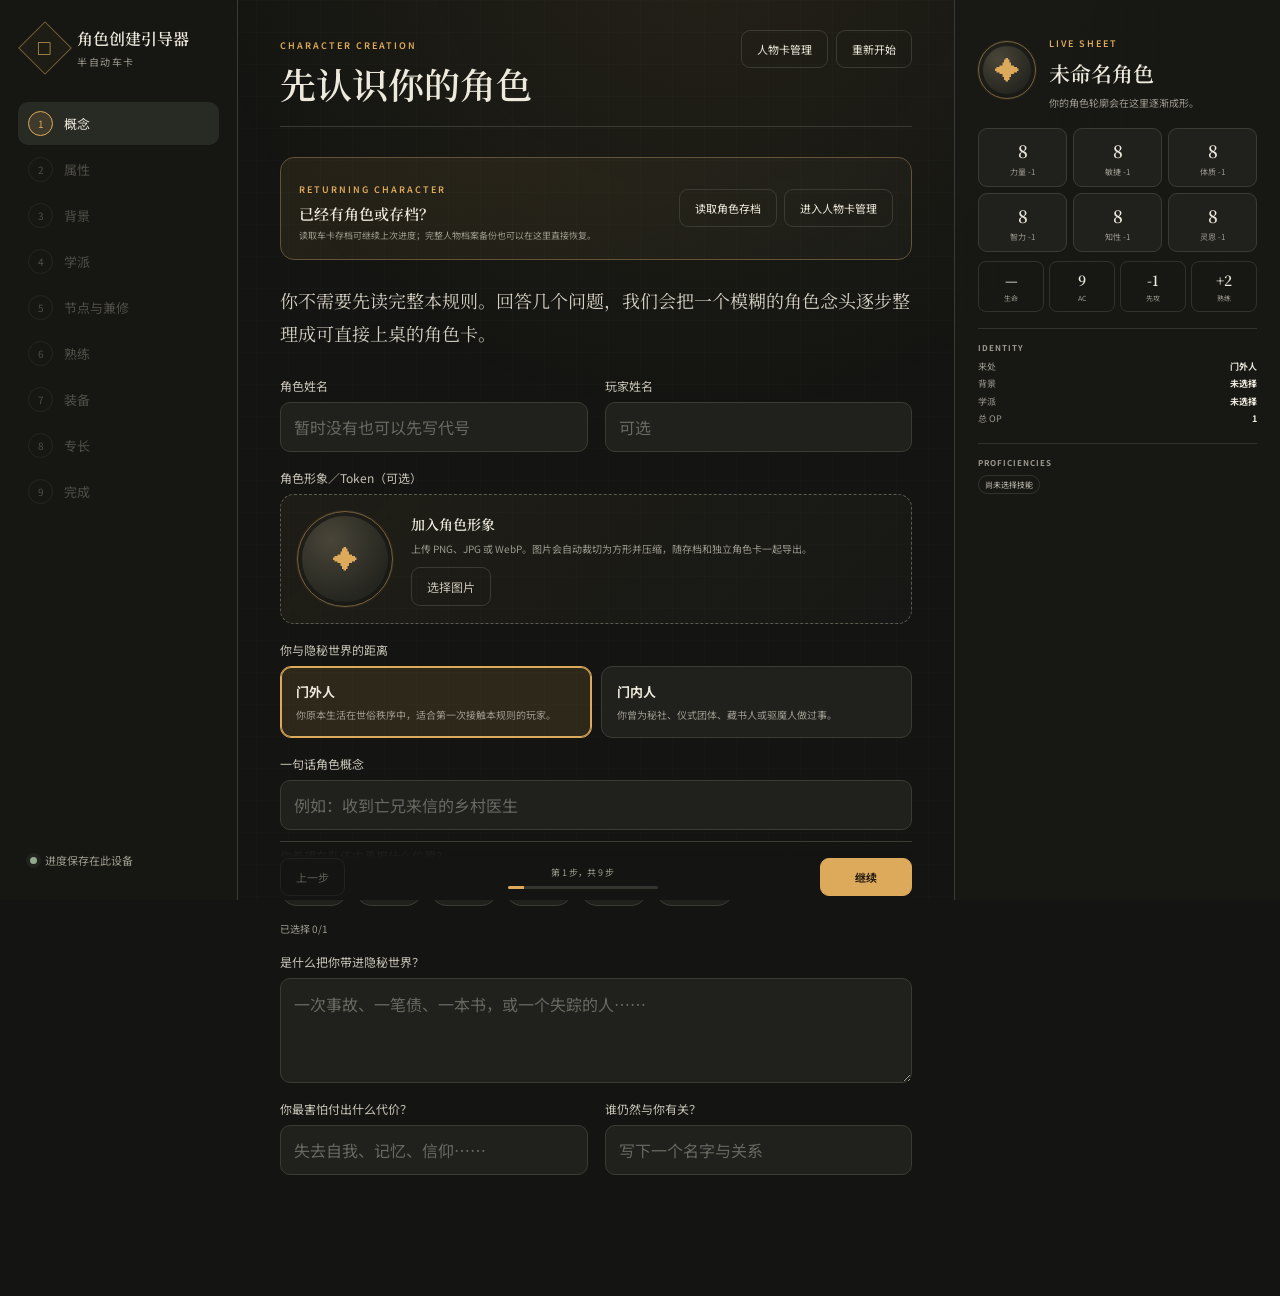
==== commit 7119486a: "添加人物卡管理与持续升级功能" ====
--- a/index.html
+++ b/index.html
@@ -4,9 +4,9 @@
   <meta charset="UTF-8">
   <meta name="viewport" content="width=device-width, initial-scale=1.0">
   <meta name="theme-color" content="#171815">
-  <meta name="description" content="带有逐步引导、规则校验与角色卡导出的半自动车卡工具。">
-  <title>角色创建引导器</title>
-  <link rel="stylesheet" href="styles.css?v=20260819-2">
+  <meta name="description" content="带有逐步引导、规则校验、人物卡管理与后续升级的半自动车卡工具。">
+  <title>角色创建与人物卡管理</title>
+  <link rel="stylesheet" href="styles.css?v=20260820-1">
 </head>
 <body>
   <div class="app-shell">
@@ -21,7 +21,7 @@
     <main class="workspace">
       <header class="topbar">
         <div><span class="eyebrow">CHARACTER CREATION</span><h1 id="pageTitle">先认识你的角色</h1></div>
-        <button class="ghost-button" id="resetButton" type="button">重新开始</button>
+        <div class="topbar-actions"><a class="ghost-button manager-link" href="manager.html">人物卡管理</a><button class="ghost-button" id="resetButton" type="button">重新开始</button></div>
       </header>
       <section id="stepContent" class="step-content" aria-live="polite"></section>
       <footer class="actionbar">
@@ -34,8 +34,9 @@
   </div>
   <div id="toast" class="toast" role="status" aria-live="polite"></div>
   <script src="data.js"></script>
+  <script src="character-store.js?v=20260819-1"></script>
   <script src="html2canvas.min.js"></script>
   <script src="jspdf.umd.min.js"></script>
-  <script src="app.js?v=20260819-2"></script>
+  <script src="app.js?v=20260820-1"></script>
 </body>
 </html>
--- a/styles.css
+++ b/styles.css
@@ -2,7 +2,7 @@
 :root{--ink:#eee9dd;--ink-soft:#d5d0c3;--muted:#9d9a8e;--surface-0:#141512;--surface-1:#191a16;--surface-2:#20211d;--surface-3:#282a24;--line:#3a3c34;--line-soft:#30322b;--accent:#dda95a;--accent-soft:rgba(221,169,90,.13);--sage:#91aa8c;--sage-soft:rgba(145,170,140,.12);--danger:#dc7c6d;--danger-soft:rgba(220,124,109,.12);--shadow:0 24px 80px rgba(0,0,0,.3);--serif:"Noto Serif SC","Songti SC",Georgia,serif;--sans:"Noto Sans SC","Microsoft YaHei",sans-serif}
 *{box-sizing:border-box}html{color-scheme:dark;scroll-behavior:smooth}body{margin:0;background:var(--surface-0);color:var(--ink);font-family:var(--sans);min-height:100vh}button,input,textarea,select{font:inherit}button{color:inherit}button:focus-visible,input:focus-visible,textarea:focus-visible,select:focus-visible{outline:2px solid var(--accent);outline-offset:2px}body::before{content:"";position:fixed;inset:0;pointer-events:none;z-index:-1;background:radial-gradient(circle at 55% -10%,rgba(172,135,73,.11),transparent 42%),linear-gradient(rgba(255,255,255,.012) 1px,transparent 1px),linear-gradient(90deg,rgba(255,255,255,.012) 1px,transparent 1px);background-size:auto,32px 32px,32px 32px}
 .app-shell{min-height:100vh;display:grid;grid-template-columns:238px minmax(590px,1fr) 326px}.sidebar{border-right:1px solid var(--line);padding:27px 18px 20px;display:flex;flex-direction:column;background:rgba(23,24,20,.94);position:sticky;top:0;height:100vh}.brand{display:flex;gap:13px;align-items:center;margin:0 8px 33px}.brand-mark{width:38px;height:38px;border:1px solid #765f39;color:var(--accent);display:grid;place-items:center;transform:rotate(45deg);font-size:18px;background:rgba(221,169,90,.04)}.brand b,.brand small{display:block}.brand b{font-family:var(--serif);font-size:16px;font-weight:600;white-space:nowrap}.brand small{color:var(--muted);margin-top:4px;font-size:10px;letter-spacing:.15em}#stepNav{display:grid;gap:3px}.step-link{width:100%;border:0;background:none;color:var(--muted);padding:9px 10px;border-radius:10px;text-align:left;display:flex;gap:11px;align-items:center;cursor:pointer;transition:.16s ease;font-size:13px}.step-link:hover:not(:disabled){background:rgba(255,255,255,.035);color:var(--ink-soft)}.step-link.active{background:var(--surface-3);color:var(--ink)}.step-link:disabled{opacity:.42;cursor:not-allowed}.step-link span{border:1px solid var(--line);width:25px;height:25px;border-radius:50%;display:grid;place-items:center;font-size:10px;flex:0 0 auto}.step-link.active span{border-color:var(--accent);color:var(--accent);background:var(--accent-soft)}.step-link.complete span{background:var(--sage-soft);border-color:#657c61;color:#b8ceb4}.save-note{margin-top:auto;color:var(--muted);font-size:11px;padding:12px;display:flex;gap:8px;align-items:center}.save-note i{width:7px;height:7px;border-radius:50%;background:var(--sage);box-shadow:0 0 0 4px rgba(145,170,140,.08)}
-.workspace{padding:30px 42px 20px;display:flex;flex-direction:column;min-width:0;min-height:100vh}.topbar{display:flex;justify-content:space-between;align-items:start;border-bottom:1px solid var(--line);padding-bottom:20px;gap:20px}.eyebrow{color:var(--accent);font-size:9px;letter-spacing:.22em;font-weight:600}.topbar h1{font-family:var(--serif);font-weight:600;font-size:clamp(28px,3vw,36px);margin:7px 0 0;line-height:1.25}.step-content{flex:1;padding:30px 0 42px;max-width:980px;width:100%;margin:0 auto}.intro-copy{font-family:var(--serif);font-size:18px;line-height:1.85;max-width:760px;color:var(--ink-soft);margin:0 0 26px}.section-heading{display:flex;align-items:end;justify-content:space-between;gap:18px;margin:31px 0 14px}.section-heading:first-child{margin-top:0}.section-heading h2{font:600 18px var(--serif);margin:0}.section-heading p{color:var(--muted);font-size:11px;margin:4px 0 0}.section-rule{height:1px;background:var(--line-soft);margin:24px 0}.field-grid{display:grid;grid-template-columns:1fr 1fr;gap:17px}.field{display:grid;gap:8px;min-width:0}.field.wide{grid-column:1/-1}.field label,.field-label{font-size:12px;color:#c7c2b5}.field .hint{color:var(--muted);font-size:10px;line-height:1.5}.field input,.field textarea,.field select,.compact-select{width:100%;background:var(--surface-2);border:1px solid var(--line);color:var(--ink);border-radius:10px;padding:12px 13px;outline:none;transition:border-color .15s,box-shadow .15s}.field textarea{resize:vertical;min-height:86px;line-height:1.65}.field input:focus,.field textarea:focus,.field select:focus,.compact-select:focus{border-color:#97733d;box-shadow:0 0 0 3px rgba(221,169,90,.07)}.field input::placeholder,.field textarea::placeholder{color:#67685f}
+.workspace{padding:30px 42px 20px;display:flex;flex-direction:column;min-width:0;min-height:100vh}.topbar{display:flex;justify-content:space-between;align-items:start;border-bottom:1px solid var(--line);padding-bottom:20px;gap:20px}.topbar-actions{display:flex;gap:8px;align-items:center}.manager-link{text-decoration:none;display:inline-flex;align-items:center;justify-content:center}.eyebrow{color:var(--accent);font-size:9px;letter-spacing:.22em;font-weight:600}.topbar h1{font-family:var(--serif);font-weight:600;font-size:clamp(28px,3vw,36px);margin:7px 0 0;line-height:1.25}.step-content{flex:1;padding:30px 0 42px;max-width:980px;width:100%;margin:0 auto}.intro-copy{font-family:var(--serif);font-size:18px;line-height:1.85;max-width:760px;color:var(--ink-soft);margin:0 0 26px}.section-heading{display:flex;align-items:end;justify-content:space-between;gap:18px;margin:31px 0 14px}.section-heading:first-child{margin-top:0}.section-heading h2{font:600 18px var(--serif);margin:0}.section-heading p{color:var(--muted);font-size:11px;margin:4px 0 0}.section-rule{height:1px;background:var(--line-soft);margin:24px 0}.field-grid{display:grid;grid-template-columns:1fr 1fr;gap:17px}.field{display:grid;gap:8px;min-width:0}.field.wide{grid-column:1/-1}.field label,.field-label{font-size:12px;color:#c7c2b5}.field .hint{color:var(--muted);font-size:10px;line-height:1.5}.field input,.field textarea,.field select,.compact-select{width:100%;background:var(--surface-2);border:1px solid var(--line);color:var(--ink);border-radius:10px;padding:12px 13px;outline:none;transition:border-color .15s,box-shadow .15s}.field textarea{resize:vertical;min-height:86px;line-height:1.65}.field input:focus,.field textarea:focus,.field select:focus,.compact-select:focus{border-color:#97733d;box-shadow:0 0 0 3px rgba(221,169,90,.07)}.field input::placeholder,.field textarea::placeholder{color:#67685f}
 .choice-row{display:flex;gap:9px;flex-wrap:wrap}.choice-card{border:1px solid var(--line);background:var(--surface-2);padding:15px;border-radius:11px;cursor:pointer;flex:1;min-width:180px;text-align:left;transition:.16s ease}.choice-card:hover{border-color:#68695f;transform:translateY(-1px)}.choice-card.selected{border-color:var(--accent);box-shadow:inset 0 0 0 1px var(--accent);background:var(--accent-soft)}.choice-card b,.choice-card small{display:block}.choice-card b{font-size:13px}.choice-card small{color:var(--muted);margin-top:6px;line-height:1.55;font-size:10px}.chip-row{display:flex;flex-wrap:wrap;gap:7px}.chip{border:1px solid var(--line);background:var(--surface-2);color:var(--muted);padding:8px 11px;border-radius:99px;font-size:11px;cursor:pointer;transition:.14s}.chip:hover{color:var(--ink);border-color:#66685d}.chip.selected{color:#241b0f;background:var(--accent);border-color:var(--accent);font-weight:700}.chip:disabled{opacity:.34;cursor:not-allowed}.card-grid{display:grid;grid-template-columns:repeat(2,minmax(0,1fr));gap:11px}.option-card{border:1px solid var(--line);background:var(--surface-2);border-radius:13px;padding:16px;text-align:left;position:relative;transition:.16s ease;overflow:hidden}button.option-card{cursor:pointer}.option-card:hover:not(:disabled){border-color:#66685e;transform:translateY(-1px)}.option-card.selected{border-color:var(--accent);background:linear-gradient(135deg,var(--accent-soft),rgba(221,169,90,.025));box-shadow:inset 0 0 0 1px rgba(221,169,90,.28)}.option-card.disabled,.option-card:disabled{opacity:.46;cursor:not-allowed}.option-card h3{font:600 15px var(--serif);margin:0}.option-card p{color:var(--muted);font-size:10px;line-height:1.65;margin:8px 0 0}.option-card .meta{display:flex;flex-wrap:wrap;gap:6px;margin-top:12px}.tag{border:1px solid var(--line);border-radius:99px;color:#bbb6a9;padding:4px 7px;font-size:9px;white-space:nowrap}.tag.gold{border-color:#725d39;color:#e0bd83;background:rgba(221,169,90,.07)}.tag.green{border-color:#52644f;color:#b0c9ac;background:rgba(145,170,140,.07)}.tag.red{border-color:#704a43;color:#e3a096;background:var(--danger-soft)}.selected-mark{position:absolute;top:13px;right:13px;color:var(--accent);font-size:15px}
 .stat-toolbar{display:flex;justify-content:space-between;align-items:center;gap:16px;border:1px solid var(--line);border-radius:13px;padding:13px 16px;background:var(--surface-2);margin-bottom:13px}.point-pool b{font:600 22px var(--serif);color:var(--accent)}.point-pool span{color:var(--muted);font-size:11px;margin-left:7px}.point-pool.over b{color:var(--danger)}.stat-grid{display:grid;grid-template-columns:repeat(3,1fr);gap:10px}.stat-card{background:var(--surface-2);border:1px solid var(--line);border-radius:13px;padding:13px}.stat-card.primary{border-color:#6b5737}.stat-head{display:flex;align-items:center;justify-content:space-between}.stat-head b{font:600 14px var(--serif)}.stat-head small{color:var(--muted);font-size:9px}.stat-controls{display:grid;grid-template-columns:30px 1fr 30px;align-items:center;gap:8px;margin-top:11px}.icon-button{width:30px;height:30px;border:1px solid var(--line);background:var(--surface-3);border-radius:8px;cursor:pointer;color:var(--ink)}.icon-button:disabled{opacity:.28;cursor:not-allowed}.stat-value{text-align:center;font:600 24px var(--serif)}.stat-foot{border-top:1px solid var(--line-soft);margin-top:10px;padding-top:8px;color:var(--muted);font-size:9px;display:flex;justify-content:space-between}.bonus-dot{display:inline-grid;place-items:center;width:18px;height:18px;border-radius:50%;background:var(--accent-soft);color:var(--accent);margin-left:4px}
 .detail-panel{border:1px solid var(--line);border-radius:14px;background:var(--surface-2);margin-top:15px;overflow:hidden}.detail-head{padding:17px 18px;border-bottom:1px solid var(--line);display:flex;align-items:center;justify-content:space-between;gap:15px}.detail-head h3{font:600 17px var(--serif);margin:0}.detail-body{padding:18px}.info-grid{display:grid;grid-template-columns:repeat(3,1fr);gap:9px}.info-cell{border:1px solid var(--line-soft);border-radius:10px;padding:11px;background:rgba(0,0,0,.07)}.info-cell small,.info-cell b{display:block}.info-cell small{color:var(--muted);font-size:9px;margin-bottom:5px}.info-cell b{font-size:11px;line-height:1.5;font-weight:500}.feature-box{margin-top:13px;border-left:2px solid var(--accent);padding:4px 0 4px 13px}.feature-box b{font:600 13px var(--serif)}.feature-box p{color:var(--muted);font-size:10px;line-height:1.7;margin:5px 0 0}
@@ -14,5 +14,7 @@
 .sheet-preview{border-left:1px solid var(--line);background:rgba(24,25,21,.96);padding:28px 23px;position:sticky;top:0;height:100vh;overflow:auto}.sheet-preview h2{font:600 21px var(--serif);margin:6px 0 2px;word-break:break-word}.preview-subtitle{color:var(--muted);font-size:10px;line-height:1.6;margin:7px 0 0}.preview-stat{display:grid;grid-template-columns:repeat(3,1fr);gap:6px;margin-top:17px}.preview-stat div{background:var(--surface-2);border:1px solid var(--line);border-radius:9px;padding:9px 4px;text-align:center}.preview-stat b,.preview-stat small{display:block}.preview-stat b{font:600 17px var(--serif)}.preview-stat small{color:var(--muted);font-size:8px;margin-top:3px}.preview-core{display:grid;grid-template-columns:repeat(4,1fr);gap:5px;margin-top:9px}.preview-core div{border:1px solid var(--line-soft);border-radius:8px;padding:8px 2px;text-align:center}.preview-core b,.preview-core small{display:block}.preview-core b{font:600 14px var(--serif)}.preview-core small{color:var(--muted);font-size:7px;margin-top:3px}.preview-section{border-top:1px solid var(--line-soft);margin-top:16px;padding-top:13px}.preview-section h3{margin:0 0 7px;color:var(--muted);font-size:8px;letter-spacing:.13em;text-transform:uppercase}.preview-line{display:flex;justify-content:space-between;gap:10px;font-size:9px;line-height:1.6;margin:3px 0}.preview-line span:first-child{color:var(--muted)}.preview-pills{display:flex;flex-wrap:wrap;gap:4px}.preview-pills span{border:1px solid var(--line-soft);border-radius:99px;padding:3px 6px;font-size:8px;color:#c0bcaf}.completion-ring{width:58px;height:58px;border-radius:50%;display:grid;place-items:center;margin-left:auto;background:conic-gradient(var(--accent) var(--progress),#34362f 0);position:relative}.completion-ring::after{content:"";position:absolute;inset:5px;background:var(--surface-1);border-radius:50%}.completion-ring b{position:relative;z-index:1;font-size:10px}
 .finish-hero{border:1px solid #705a39;border-radius:16px;background:linear-gradient(135deg,rgba(221,169,90,.12),rgba(145,170,140,.04));padding:24px;display:flex;align-items:center;justify-content:space-between;gap:20px}.finish-hero h2{font:600 24px var(--serif);margin:0}.finish-hero p{color:var(--muted);font-size:10px;line-height:1.65;max-width:560px;margin:8px 0 0}.export-actions{display:flex;gap:8px;flex-wrap:wrap;margin-top:17px}.sheet-full{border:1px solid var(--line);border-radius:15px;background:var(--surface-2);padding:20px;margin-top:16px}.sheet-full-head{display:flex;justify-content:space-between;gap:20px;border-bottom:1px solid var(--line);padding-bottom:15px}.sheet-full-head h2{font:600 23px var(--serif);margin:0}.sheet-columns{display:grid;grid-template-columns:1fr 1fr;gap:17px;margin-top:15px}.sheet-block h3{color:var(--accent);font:600 11px var(--serif);margin:0 0 7px}.sheet-block p,.sheet-block li{color:var(--ink-soft);font-size:9px;line-height:1.65}.sheet-block ul{padding-left:16px;margin:0}.notice{border:1px solid #62533a;border-radius:10px;background:rgba(221,169,90,.06);padding:10px 12px;color:#d7c097;font-size:10px;line-height:1.6;margin:12px 0}.notice.danger{border-color:#67463f;color:#e0a79d;background:var(--danger-soft)}.empty{border:1px dashed var(--line);border-radius:13px;padding:21px;color:var(--muted);line-height:1.7;text-align:center;font-size:11px}.toast{position:fixed;right:28px;bottom:28px;background:#e8e0ce;color:#211e18;padding:11px 15px;border-radius:9px;opacity:0;transform:translateY(8px);transition:.2s;pointer-events:none;z-index:50;font-size:11px;box-shadow:var(--shadow)}.toast.show{opacity:1;transform:none}
 .token-uploader{display:flex;align-items:center;gap:18px;border:1px dashed #595b51;border-radius:14px;background:linear-gradient(135deg,rgba(221,169,90,.055),rgba(255,255,255,.015));padding:16px}.token-avatar{width:74px;height:74px;border:1px solid #76613e;border-radius:50%;overflow:hidden;display:grid;place-items:center;flex:0 0 auto;background:radial-gradient(circle at 35% 30%,#494538,#24251f 70%);color:var(--accent);box-shadow:inset 0 0 0 4px rgba(20,21,18,.7),0 0 0 1px rgba(221,169,90,.08)}.token-avatar img{width:100%;height:100%;object-fit:cover;display:block}.token-avatar span{font:600 24px var(--serif)}.token-avatar-upload{width:96px;height:96px}.token-upload-copy{min-width:0}.token-upload-copy>b{font:600 14px var(--serif)}.token-upload-copy p{color:var(--muted);font-size:10px;line-height:1.55;margin:6px 0 11px}.token-actions{display:flex;gap:8px;flex-wrap:wrap}.token-actions .ghost-button{display:inline-flex;align-items:center;justify-content:center}.danger-button{color:#dda398!important;border-color:#684741!important}.danger-button:hover{background:var(--danger-soft)!important}.preview-identity,.sheet-identity{display:flex;align-items:center;gap:13px;min-width:0}.preview-identity>div:last-child,.sheet-identity>div:last-child{min-width:0}.token-avatar-preview{width:58px;height:58px}.token-avatar-sheet{width:68px;height:68px}
+.start-import-panel{display:flex;align-items:center;justify-content:space-between;gap:22px;border:1px solid #62533a;border-radius:14px;background:linear-gradient(135deg,rgba(221,169,90,.085),rgba(145,170,140,.035));padding:16px 18px;margin-bottom:24px}.start-import-panel b{display:block;font:600 15px var(--serif);margin-top:5px}.start-import-panel p{color:var(--muted);font-size:9px;line-height:1.55;margin:5px 0 0}.start-import-actions{display:flex;gap:7px;flex-wrap:wrap;justify-content:flex-end;flex:0 0 auto}
 .pdf-stage{position:fixed;left:-10000px;top:0;width:794px;background:#ded8cb;z-index:-1;font-family:"Noto Serif SC","Source Han Serif SC","Songti SC","Microsoft YaHei",serif}.pdf-page{box-sizing:border-box;width:794px;height:1123px;padding:42px 48px 38px;overflow:hidden;position:relative;color:#26231e;background:radial-gradient(circle at 92% 5%,rgba(151,116,57,.12),transparent 27%),linear-gradient(180deg,#faf8f2,#f5f0e6)}.pdf-page-frame{position:absolute;inset:18px;border:1px solid #d0c5b1;pointer-events:none}.pdf-page-frame::before,.pdf-page-frame::after{content:"";position:absolute;width:28px;height:28px;border-color:#9a7740}.pdf-page-frame::before{left:7px;top:7px;border-left:2px solid #9a7740;border-top:2px solid #9a7740}.pdf-page-frame::after{right:7px;bottom:7px;border-right:2px solid #9a7740;border-bottom:2px solid #9a7740}.pdf-page-body{position:relative;z-index:1}.pdf-doc-head{height:82px;display:flex;align-items:flex-start;justify-content:space-between;border-bottom:1px solid #c8bdab;margin-bottom:22px;padding-bottom:15px}.pdf-doc-head>div{display:grid;gap:4px}.pdf-doc-head>div:last-child{text-align:right}.pdf-doc-head span{font:700 9px Georgia,serif;letter-spacing:.22em;color:#8a672d}.pdf-doc-head b{font-size:18px}.pdf-doc-head strong{font-size:22px}.pdf-doc-head small{font-size:10px;color:#756f64}.pdf-doc-footer{position:absolute;z-index:2;left:48px;right:48px;bottom:27px;display:flex;align-items:center;gap:12px;color:#746c5f;font-size:9px;letter-spacing:.08em}.pdf-doc-footer i{height:1px;background:#cfc4b2;flex:1}.pdf-hero{height:126px;display:flex;align-items:center;gap:18px;border-bottom:1px solid #c8bdab;padding:0 0 20px}.pdf-token{width:84px;height:84px;border:2px solid #8a672d;background:#eee7da;box-shadow:0 0 0 5px #f8f5ee,0 0 0 6px #c7b99f}.pdf-token span{color:#8a672d}.pdf-hero-copy{min-width:0;flex:1}.pdf-hero-copy>span{font:700 9px Georgia,serif;letter-spacing:.24em;color:#8a672d}.pdf-hero-copy h1{font:600 30px/1.15 Georgia,"Noto Serif SC","Songti SC",serif;margin:7px 0 5px;white-space:nowrap;overflow:hidden;text-overflow:ellipsis}.pdf-hero-copy p{margin:0;color:#696257;font-size:11px;line-height:1.5;white-space:nowrap;overflow:hidden;text-overflow:ellipsis}.pdf-hero-copy small{display:block;margin-top:8px;color:#82796c;font-size:9px}.pdf-op-seal{width:68px;height:68px;border:1px solid #9b7a43;border-radius:50%;display:grid;place-content:center;text-align:center;background:#f3eddf}.pdf-op-seal small{font-size:8px;color:#756a57}.pdf-op-seal b{font:600 24px Georgia,serif;color:#765522}.pdf-core-grid{display:grid;grid-template-columns:repeat(4,1fr);gap:10px;margin-top:16px}.pdf-core-grid>div{border:1px solid #d1c7b6;border-radius:8px;background:rgba(255,255,255,.48);padding:11px 13px}.pdf-core-grid small,.pdf-core-grid b{display:block}.pdf-core-grid small{font-size:8px;color:#7d7568}.pdf-core-grid b{font:600 21px Georgia,serif;margin-top:5px}.pdf-attribute-grid{display:grid;grid-template-columns:repeat(6,1fr);gap:7px;margin-top:10px}.pdf-attribute-grid>div{border-bottom:2px solid #9d7c46;background:#ebe5d9;padding:8px 7px;text-align:center}.pdf-attribute-grid span,.pdf-attribute-grid b,.pdf-attribute-grid small{display:block}.pdf-attribute-grid span{font-size:8px;color:#6f685c}.pdf-attribute-grid b{font:600 18px Georgia,serif;margin:3px 0 1px}.pdf-attribute-grid small{font-size:8px;color:#8a672d}.pdf-overview-grid{display:grid;grid-template-columns:1.08fr .92fr;gap:12px;margin-top:14px}.pdf-card-stack{display:grid;gap:10px;align-content:start}.pdf-card{border:1px solid #d1c7b6;border-radius:8px;background:rgba(255,255,255,.5);padding:12px 14px}.pdf-card h2,.pdf-section-head h2,.pdf-prose-card h2{font:700 11px/1.2 Georgia,"Noto Serif SC","Songti SC",serif;color:#805c24;letter-spacing:.08em;margin:0 0 9px}.pdf-card h3{font-size:11px;margin:0 0 5px}.pdf-card p{display:flex;gap:8px;margin:4px 0;color:#433f37;font-size:9px;line-height:1.55}.pdf-card p>b{flex:0 0 58px;color:#27241f}.pdf-data-grid{display:grid;grid-template-columns:1fr 1fr;gap:8px}.pdf-data-grid span{font-size:8px;color:#80786b}.pdf-data-grid b{display:block;margin-top:3px;color:#2b2822;font-size:10px;white-space:nowrap;overflow:hidden;text-overflow:ellipsis}.pdf-feature-card p{display:block}.pdf-tag-list{display:flex;flex-wrap:wrap;gap:5px}.pdf-tag-list span{border:1px solid #c7b99f;border-radius:99px;background:#f4efe5;padding:4px 8px;color:#514a40;font-size:8px}.pdf-school-pills{display:grid;grid-template-columns:repeat(3,1fr);gap:8px;margin-bottom:17px}.pdf-school-pills>div{border:1px solid #d0c5b1;border-top:3px solid #8a672d;background:rgba(255,255,255,.5);padding:10px}.pdf-school-pills span,.pdf-school-pills b,.pdf-school-pills small{display:block}.pdf-school-pills span{font-size:10px;white-space:nowrap;overflow:hidden;text-overflow:ellipsis}.pdf-school-pills b{font:600 16px Georgia,serif;margin:4px 0}.pdf-school-pills small{font-size:8px;color:#746c60}.pdf-section-head{display:flex;align-items:end;justify-content:space-between;border-bottom:1px solid #cec3b0;padding-bottom:8px;margin-bottom:8px}.pdf-section-head h2{margin:0;font-size:13px}.pdf-section-head span{font-size:8px;color:#7d7467}.pdf-node-list{display:grid;gap:6px}.pdf-node-row{display:grid;grid-template-columns:52px 1fr 46px;gap:10px;align-items:center;min-height:48px;border:1px solid #d8cebd;border-radius:7px;background:rgba(255,255,255,.52);padding:7px 10px}.pdf-node-row em{font:700 9px Georgia,serif;color:#8a672d;font-style:normal}.pdf-node-row b,.pdf-node-row small{display:block}.pdf-node-row b{font-size:10px}.pdf-node-row small{font-size:8px;color:#746d61;margin-top:3px;white-space:nowrap;overflow:hidden;text-overflow:ellipsis}.pdf-node-row strong{text-align:right;font:600 10px Georgia,serif}.pdf-empty-row{border:1px dashed #c9beaa;color:#82796b;padding:22px;text-align:center;font-size:10px}.pdf-school-notes{margin-top:14px}.pdf-story-intro{border-left:3px solid #8a672d;padding:4px 0 4px 13px;margin-bottom:17px}.pdf-story-intro span{font:700 9px Georgia,serif;letter-spacing:.2em;color:#8a672d}.pdf-story-intro p{font-size:10px;color:#736b5f;margin:7px 0 0}.pdf-story-list{display:grid;gap:13px}.pdf-prose-card{border:1px solid #d2c7b5;border-radius:8px;background:rgba(255,255,255,.48);padding:16px 18px}.pdf-prose-card h2{font-size:13px;border-bottom:1px solid #ddd3c3;padding-bottom:8px}.pdf-prose-card p{white-space:pre-wrap;text-align:justify;font-size:12px;line-height:1.85;color:#332f29;margin:0}.pdf-page-story .pdf-page-body{padding-top:2px}.pdf-compact-story{margin-top:18px}.pdf-compact-story-grid{display:grid;grid-template-columns:1fr 1fr;gap:9px}.pdf-compact-story-grid>div{border:1px solid #d2c7b5;border-radius:7px;background:rgba(255,255,255,.48);padding:11px 13px}.pdf-compact-story-grid h3{font-size:10px;color:#805c24;margin:0 0 6px}.pdf-compact-story-grid p{font-size:9px;line-height:1.65;color:#403b34;margin:0;white-space:pre-wrap;text-align:justify}
 @media(max-width:1180px){.app-shell{grid-template-columns:210px minmax(0,1fr)}.sheet-preview{display:none}.workspace{padding-inline:32px}}@media(max-width:780px){.app-shell{display:block}.sidebar{padding:15px;border:0;border-bottom:1px solid var(--line);position:static;height:auto}.brand{margin:0}#stepNav{display:flex;overflow-x:auto;margin-top:14px;padding-bottom:3px;scrollbar-width:thin}.step-link{min-width:max-content;width:auto}.save-note{display:none}.workspace{padding:23px 17px 14px;min-height:calc(100vh - 125px)}.topbar h1{font-size:26px}.field-grid,.card-grid,.stat-grid,.node-grid,.sheet-columns,.school-tabs{grid-template-columns:1fr}.field.wide{grid-column:auto}.info-grid{grid-template-columns:1fr 1fr}.summary-strip{grid-template-columns:1fr 1fr}.weapon-row{grid-template-columns:20px 1fr 52px 58px}.weapon-row .weapon-tags,.weapon-row .weapon-reg{display:none}.actionbar{padding-bottom:9px}.progress-copy{display:none}.finish-hero{align-items:start}}@media print{body{background:white;color:#151515}body::before,.sidebar,.topbar,.actionbar,.sheet-preview,.toast,.export-actions,.check-list,.finish-hero .completion-ring{display:none!important}.app-shell{display:block}.workspace{padding:0;min-height:auto}.step-content{padding:0;max-width:none}.finish-hero{border:0;background:none;padding:0 0 12px}.finish-hero p{color:#444}.sheet-full{border-color:#aaa;background:white;break-inside:avoid}.sheet-full *{color:#111!important}.sheet-full-head,.preview-section{border-color:#bbb}}
+@media(max-width:780px){.start-import-panel{align-items:flex-start;flex-direction:column}.start-import-actions{justify-content:flex-start}.topbar-actions .manager-link{display:none}}
